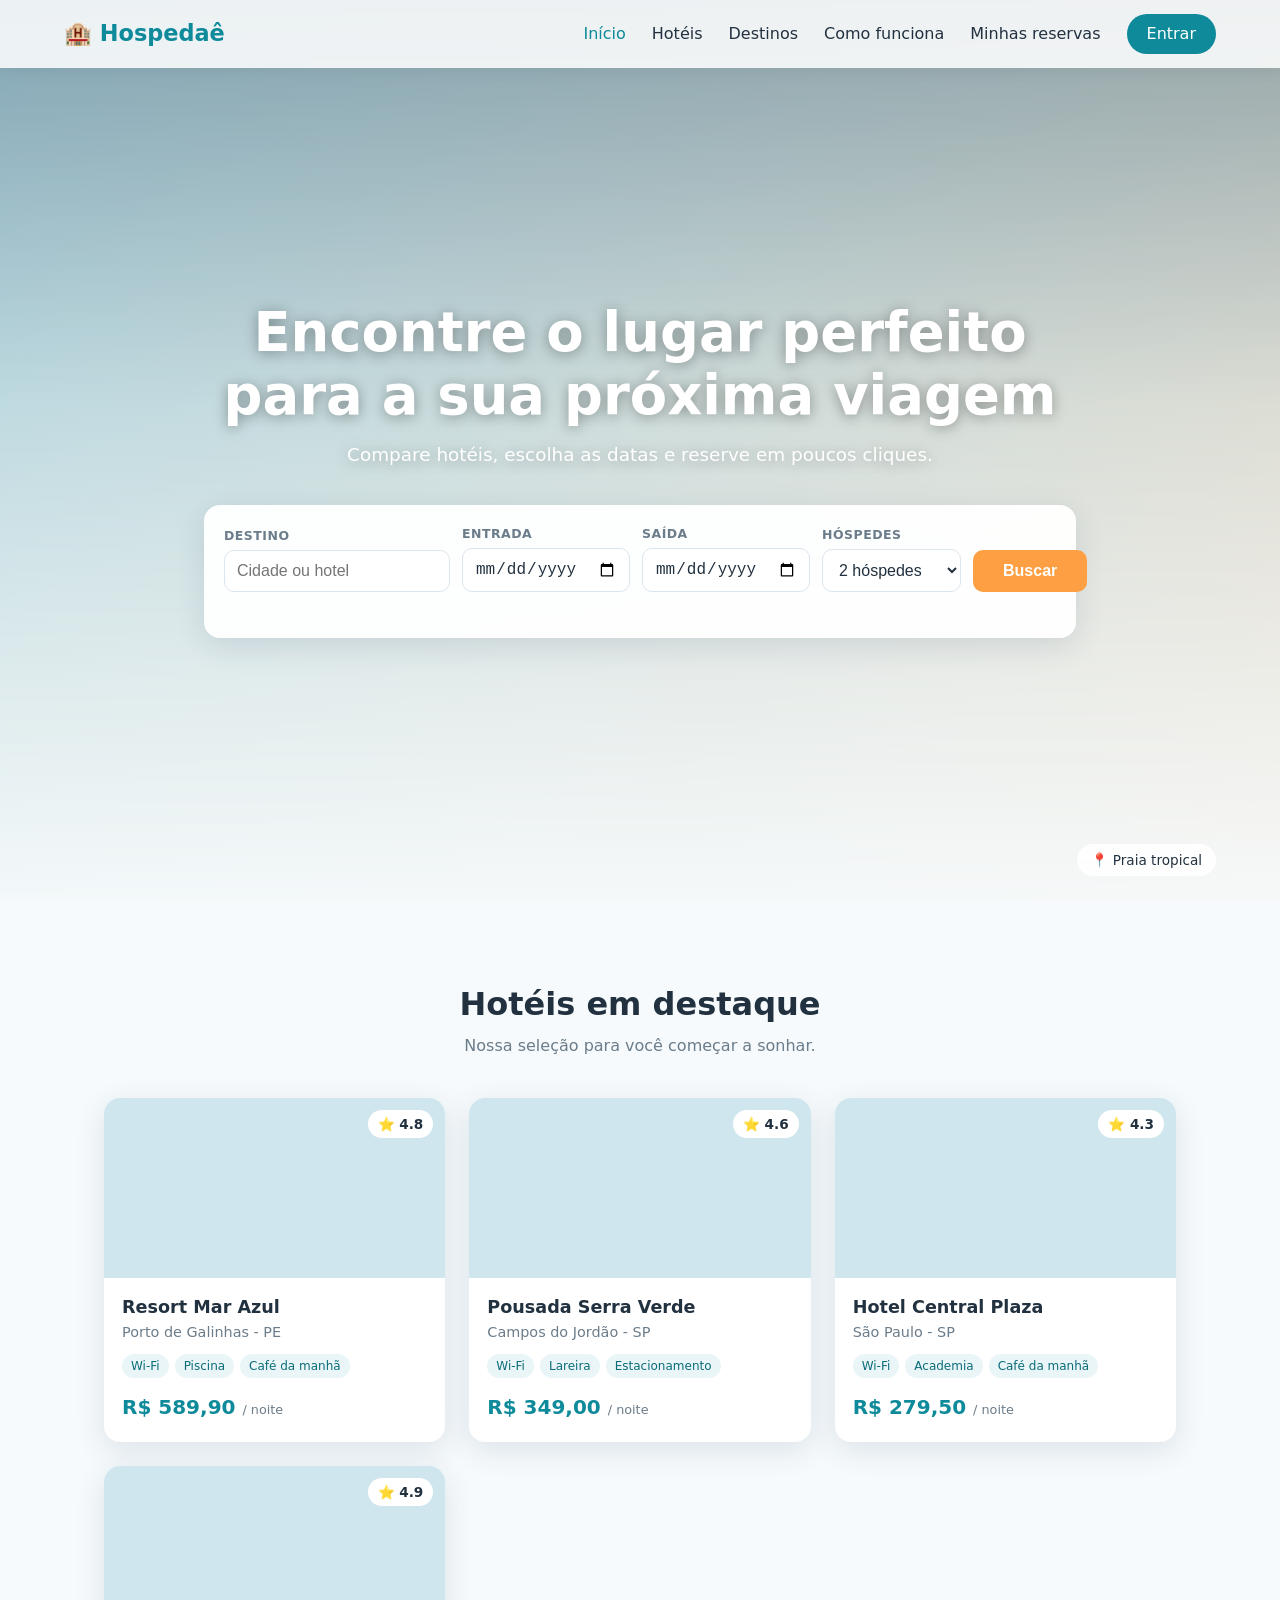
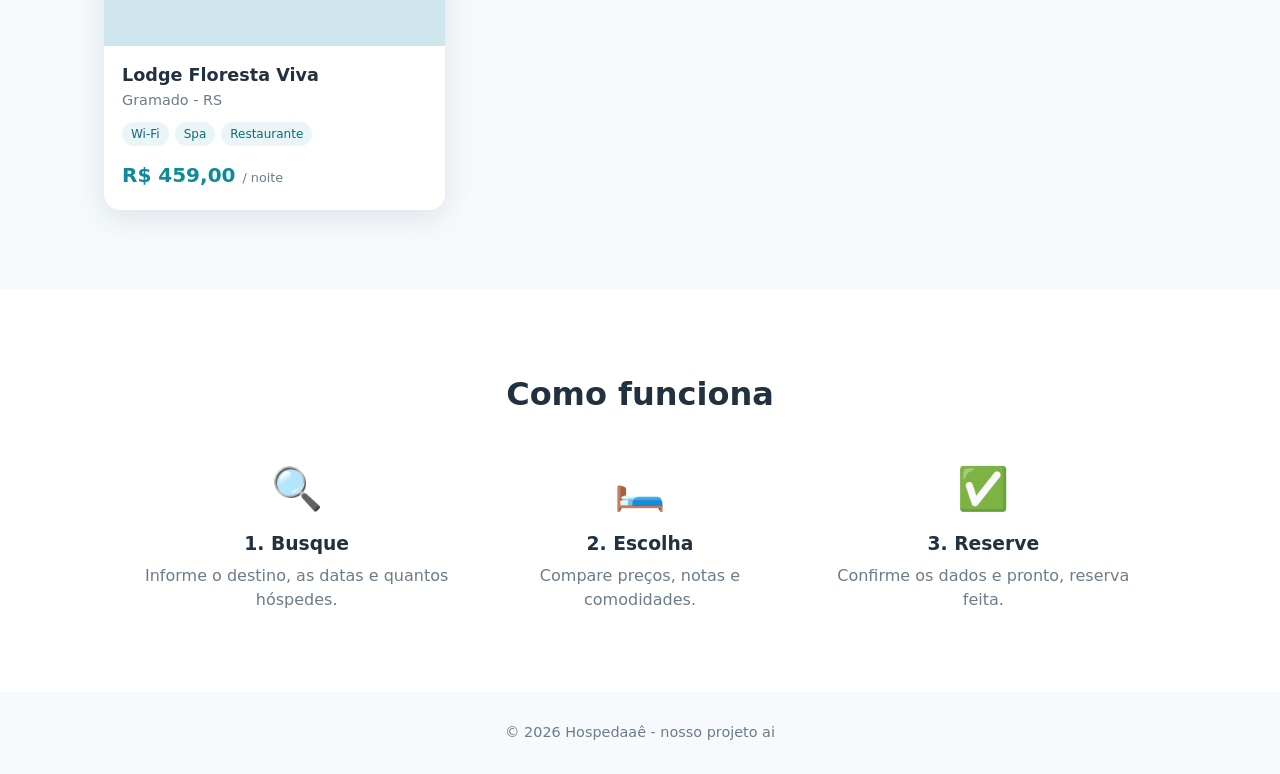
==== index.html @ 03645219 "projeto iniciado, primeiros codigos." ====
<!DOCTYPE html>
<html lang="pt-BR">
<head>
  <meta charset="UTF-8">
  <meta name="viewport" content="width=device-width, initial-scale=1">
  <title>Hospedaaê| Reserve seu hotel</title>
  <link rel="stylesheet" href="/css/style.css">

</head>
<body>

  <!-- ========== NAVBAR ========== -->
  <header class="navbar">
    <a href="index.html" class="logo">🏨 Hospedaê</a>
    <button class="menu-toggle" id="menuToggle" aria-label="Abrir menu">☰</button>
    <nav id="menu">
      <a href="index.html" class="ativo">Início</a>
      <a href="hoteis.html">Hotéis</a>
      <a href="#destinos">Destinos</a>
      <a href="#como-funciona">Como funciona</a>
      <a href="reservas.html">Minhas reservas</a>
      <a href="login.html" class="btn-entrar">Entrar</a>
    </nav>
  </header>

  <!-- ========== HERO COM PAISAGENS ========== -->
  <section class="hero">
    <div class="slideshow" id="slideshow"></div>
    <div class="hero-overlay"></div>

    <div class="hero-conteudo">
      <h1>Encontre o lugar perfeito<br>para a sua próxima viagem</h1>
      <p>Compare hotéis, escolha as datas e reserve em poucos cliques.</p>

      <form class="busca" id="formBusca" novalidate>
        <div class="campo">
          <label for="destino">Destino</label>
          <input type="text" id="destino" placeholder="Cidade ou hotel" required>
        </div>
        <div class="campo">
          <label for="checkin">Entrada</label>
          <input type="date" id="checkin" required>
        </div>
        <div class="campo">
          <label for="checkout">Saída</label>
          <input type="date" id="checkout" required>
        </div>
        <div class="campo">
          <label for="hospedes">Hóspedes</label>
          <select id="hospedes">
            <option value="1">1 hóspede</option>
            <option value="2" selected>2 hóspedes</option>
            <option value="3">3 hóspedes</option>
            <option value="4">4 hóspedes</option>
            <option value="5">5+ hóspedes</option>
          </select>
        </div>
        <button type="submit" class="btn-buscar">Buscar</button>
        <p class="erro-busca" id="erroBusca"></p>
      </form>
    </div>

    <div class="legenda-paisagem" id="legenda">📍 </div>
  </section>

  <!-- ========== DESTINOS / HOTÉIS EM DESTAQUE ========== -->
  <section class="secao" id="destinos">
    <h2>Hotéis em destaque</h2>
    <p class="subtitulo">Nossa seleção para você começar a sonhar.</p>
    <div class="grade-hoteis" id="listaHoteis">
      <p class="carregando">Carregando hotéis...</p>
    </div>
  </section>

  <!-- ========== COMO FUNCIONA ========== -->
  <section class="secao secao-clara" id="como-funciona">
    <h2>Como funciona</h2>
    <div class="passos">
      <div class="passo"><span>🔍</span><h3>1. Busque</h3><p>Informe o destino, as datas e quantos hóspedes.</p></div>
      <div class="passo"><span>🛏️</span><h3>2. Escolha</h3><p>Compare preços, notas e comodidades.</p></div>
      <div class="passo"><span>✅</span><h3>3. Reserve</h3><p>Confirme os dados e pronto, reserva feita.</p></div>
    </div>
  </section>

  <!-- ========== RODAPÉ ========== -->
  <footer>
    <p>© 2026 Hospedaaê - nosso projeto ai </p>
  </footer>

  <script src="https://code.jquery.com/jquery-3.7.1.min.js"></script>
  <script src="/js/main.js"></script>
</body>
</html>
---- css/style.css ----
/* ========== VARIÁVEIS ========== */
:root {
  --cor-primaria: #0e8a9a;
  --cor-primaria-escura: #0a6c79;
  --cor-destaque: #ff9f43;
  --cor-fundo: #f6fafc;
  --cor-texto: #22313f;
  --cor-texto-suave: #6b7c8a;
  --branco: #ffffff;
  --raio: 16px;
  --sombra: 0 8px 30px rgba(30, 60, 90, .12);
}

* { margin: 0; padding: 0; box-sizing: border-box; }

body {
  font-family: 'Segoe UI', system-ui, -apple-system, Roboto, sans-serif;
  background: var(--cor-fundo);
  color: var(--cor-texto);
  line-height: 1.5;
}

a { text-decoration: none; color: inherit; }

/* ========== NAVBAR ========== */
.navbar {
  position: fixed; top: 0; left: 0; right: 0; z-index: 100;
  display: flex; align-items: center; justify-content: space-between;
  padding: 14px 5%;
  background: rgba(255, 255, 255, .85);
  backdrop-filter: blur(10px);
  box-shadow: 0 2px 16px rgba(0, 0, 0, .06);
}
.logo { font-size: 1.4rem; font-weight: 700; color: var(--cor-primaria); }
.navbar nav { display: flex; align-items: center; gap: 26px; }
.navbar nav a { font-weight: 500; color: var(--cor-texto); transition: color .2s; }
.navbar nav a:hover, .navbar nav a.ativo { color: var(--cor-primaria); }
.btn-entrar {
  background: var(--cor-primaria); color: var(--branco) !important;
  padding: 8px 20px; border-radius: 999px;
}
.btn-entrar:hover { background: var(--cor-primaria-escura); }
.menu-toggle { display: none; background: none; border: 0; font-size: 1.6rem; cursor: pointer; color: var(--cor-texto); }

/* ========== HERO ========== */
.hero {
  position: relative;
  min-height: 100vh;
  display: flex; align-items: center; justify-content: center;
  overflow: hidden;
  background: linear-gradient(135deg, #bfe3ee, #f4e9d8); /* aparece se as imagens não carregarem */
}

.slideshow, .slide { position: absolute; inset: 0; }
.slide {
  background-size: cover;
  background-position: center;
  opacity: 0;
  transition: opacity 2.2s ease-in-out;
}
.slide.ativo { opacity: 1; z-index: 2; }
.slide.saindo { z-index: 1; opacity: 1; }
/* zoom lento, efeito "tela de TV" */
.slide.ativo, .slide.saindo { animation: zoomLento 16s linear forwards; }
@keyframes zoomLento { from { transform: scale(1); } to { transform: scale(1.12); } }

.hero-overlay {
  position: absolute; inset: 0; z-index: 3;
  background: linear-gradient(to bottom, rgba(10, 40, 60, .35) 0%, rgba(10, 40, 60, .05) 45%, rgba(246, 250, 252, .9) 100%);
}

.hero-conteudo {
  position: relative; z-index: 4;
  text-align: center; color: var(--branco);
  padding: 120px 5% 80px; width: 100%; max-width: 1000px;
  text-shadow: 0 2px 14px rgba(0, 0, 0, .35);
}
.hero-conteudo h1 { font-size: clamp(2rem, 5vw, 3.4rem); line-height: 1.15; margin-bottom: 14px; }
.hero-conteudo > p { font-size: 1.15rem; margin-bottom: 36px; }

/* ========== BARRA DE BUSCA ========== */
.busca {
  display: grid;
  grid-template-columns: 1.6fr 1fr 1fr 1fr auto;
  gap: 12px; align-items: end;
  background: rgba(255, 255, 255, .94);
  backdrop-filter: blur(8px);
  padding: 20px; border-radius: var(--raio);
  box-shadow: var(--sombra);
  text-align: left; text-shadow: none; color: var(--cor-texto);
}
.campo { display: flex; flex-direction: column; gap: 4px; }
.campo label { font-size: .78rem; font-weight: 600; color: var(--cor-texto-suave); text-transform: uppercase; letter-spacing: .04em; }
.campo input, .campo select {
  padding: 11px 12px; border: 1.5px solid #dbe5ec; border-radius: 10px;
  font-size: 1rem; background: var(--branco); color: var(--cor-texto);
  transition: border-color .2s, box-shadow .2s;
}
.campo input:focus, .campo select:focus {
  outline: none; border-color: var(--cor-primaria);
  box-shadow: 0 0 0 3px rgba(14, 138, 154, .15);
}
.btn-buscar {
  padding: 12px 30px; border: 0; border-radius: 10px;
  background: var(--cor-destaque); color: var(--branco);
  font-size: 1rem; font-weight: 700; cursor: pointer; transition: transform .15s, background .2s;
}
.btn-buscar:hover { background: #f58b1f; transform: translateY(-1px); }
.erro-busca { grid-column: 1 / -1; color: #d64545; font-size: .9rem; min-height: 1em; }

.legenda-paisagem {
  position: absolute; right: 5%; bottom: 24px; z-index: 4;
  background: rgba(255, 255, 255, .85); padding: 6px 14px;
  border-radius: 999px; font-size: .85rem; color: var(--cor-texto);
  transition: opacity .6s;
}

/* ========== SEÇÕES ========== */
.secao { padding: 80px 5%; max-width: 1200px; margin: 0 auto; }
.secao-clara { max-width: none; background: var(--branco); }
.secao h2 { font-size: 2rem; text-align: center; margin-bottom: 6px; }
.subtitulo { text-align: center; color: var(--cor-texto-suave); margin-bottom: 40px; }

/* ========== CARDS DE HOTEL ========== */
.grade-hoteis { display: grid; grid-template-columns: repeat(auto-fill, minmax(260px, 1fr)); gap: 24px; }
.card-hotel {
  background: var(--branco); border-radius: var(--raio); overflow: hidden;
  box-shadow: var(--sombra); transition: transform .25s, box-shadow .25s; display: block;
}
.card-hotel:hover { transform: translateY(-6px); box-shadow: 0 14px 40px rgba(30, 60, 90, .18); }
.card-img { height: 180px; background-size: cover; background-position: center; background-color: #cfe6ee; position: relative; }
.nota {
  position: absolute; top: 12px; right: 12px;
  background: var(--branco); padding: 4px 10px; border-radius: 999px;
  font-weight: 700; font-size: .85rem;
}
.card-corpo { padding: 16px 18px 20px; }
.card-corpo h3 { font-size: 1.1rem; margin-bottom: 2px; }
.cidade { color: var(--cor-texto-suave); font-size: .9rem; margin-bottom: 10px; }
.comodidades { display: flex; flex-wrap: wrap; gap: 6px; margin-bottom: 14px; }
.comodidades span { background: #eaf5f7; color: var(--cor-primaria-escura); font-size: .75rem; padding: 3px 9px; border-radius: 999px; }
.preco { font-size: 1.25rem; font-weight: 700; color: var(--cor-primaria); }
.preco small { font-weight: 400; color: var(--cor-texto-suave); font-size: .8rem; }
.carregando, .erro { grid-column: 1 / -1; text-align: center; color: var(--cor-texto-suave); }

/* ========== COMO FUNCIONA ========== */
.passos { display: grid; grid-template-columns: repeat(auto-fit, minmax(220px, 1fr)); gap: 30px; max-width: 1000px; margin: 40px auto 0; text-align: center; }
.passo span { font-size: 2.6rem; }
.passo h3 { margin: 10px 0 6px; }
.passo p { color: var(--cor-texto-suave); }

/* ========== RODAPÉ ========== */
footer { text-align: center; padding: 30px 5%; color: var(--cor-texto-suave); font-size: .9rem; }

/* ========== RESPONSIVO ========== */
@media (max-width: 900px) {
  .busca { grid-template-columns: 1fr 1fr; }
  .campo:first-child { grid-column: 1 / -1; }
  .btn-buscar { grid-column: 1 / -1; }
}
@media (max-width: 720px) {
  .menu-toggle { display: block; }
  .navbar nav {
    display: none; position: absolute; top: 100%; left: 0; right: 0;
    flex-direction: column; gap: 0; background: var(--branco);
    box-shadow: 0 10px 20px rgba(0, 0, 0, .08);
  }
  .navbar nav.aberto { display: flex; }
  .navbar nav a { padding: 14px 5%; width: 100%; }
  .btn-entrar { border-radius: 0; text-align: center; }
  .legenda-paisagem { display: none; }
}
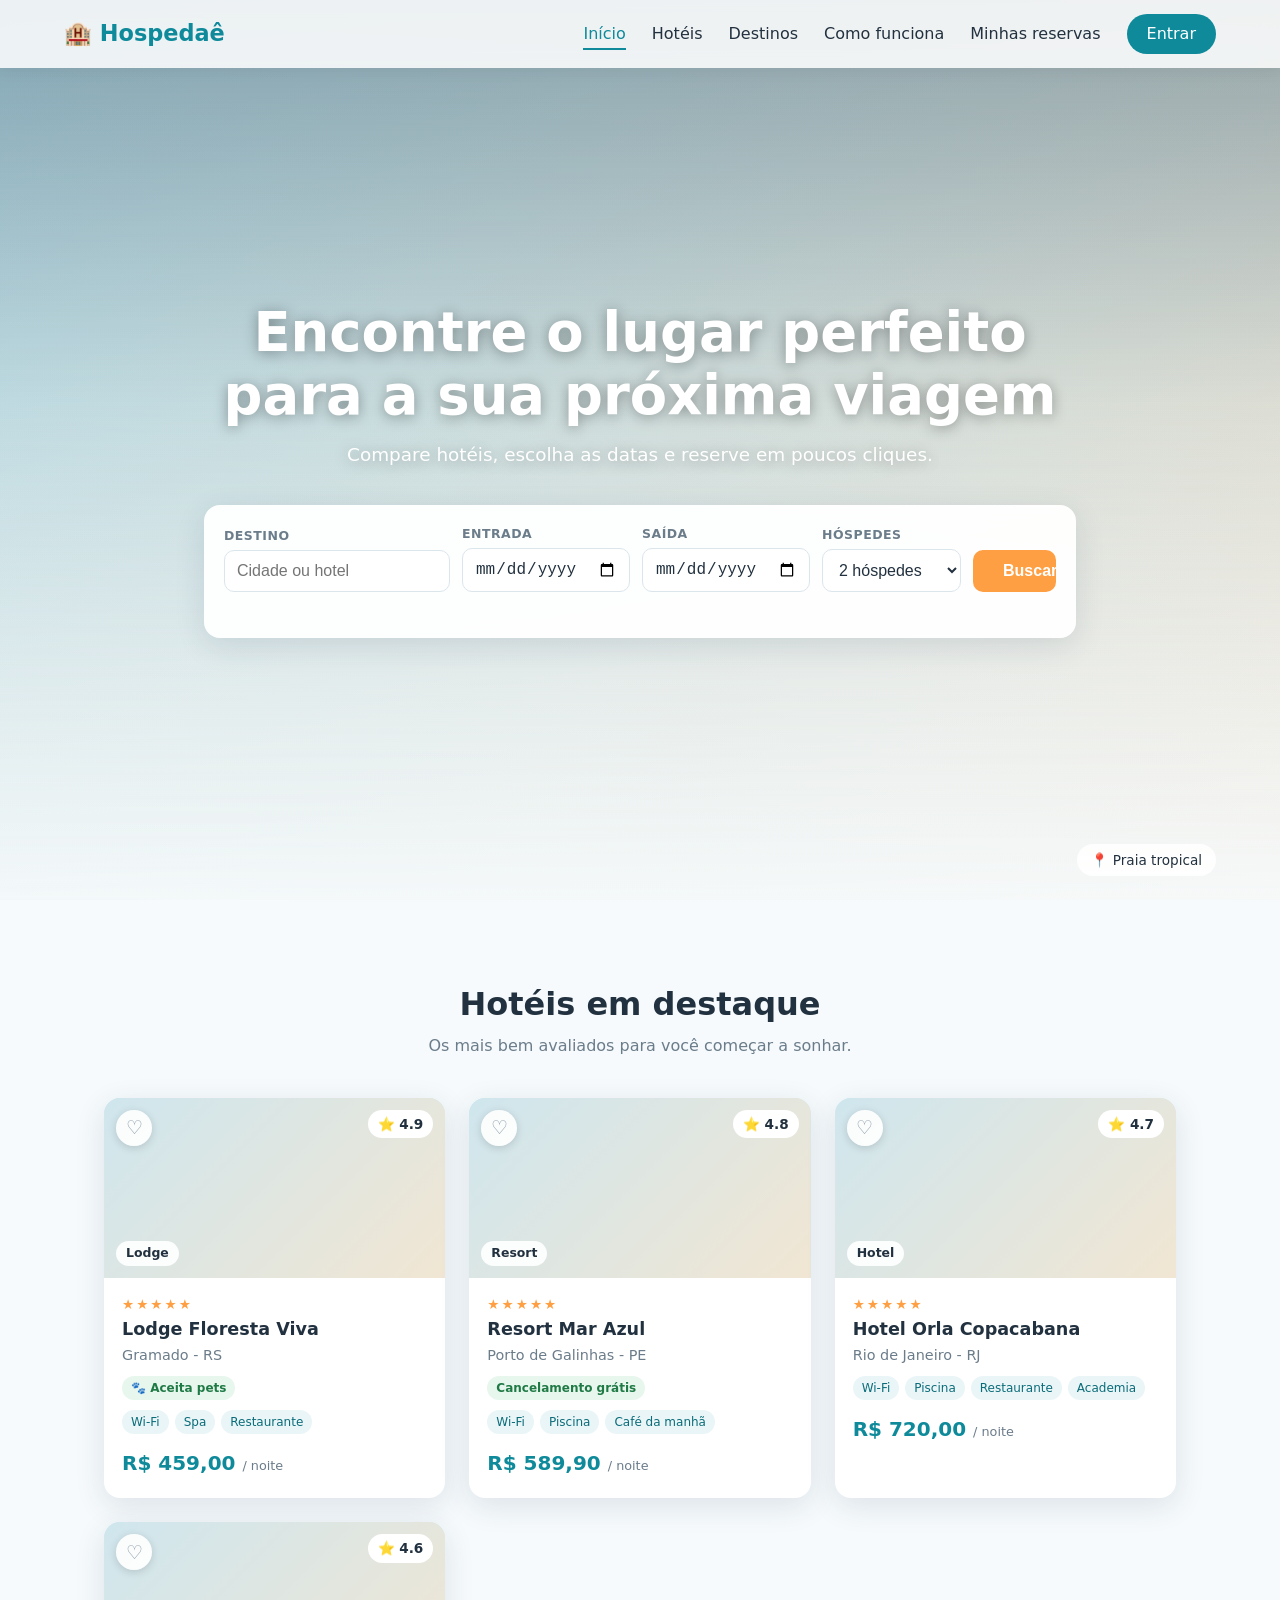
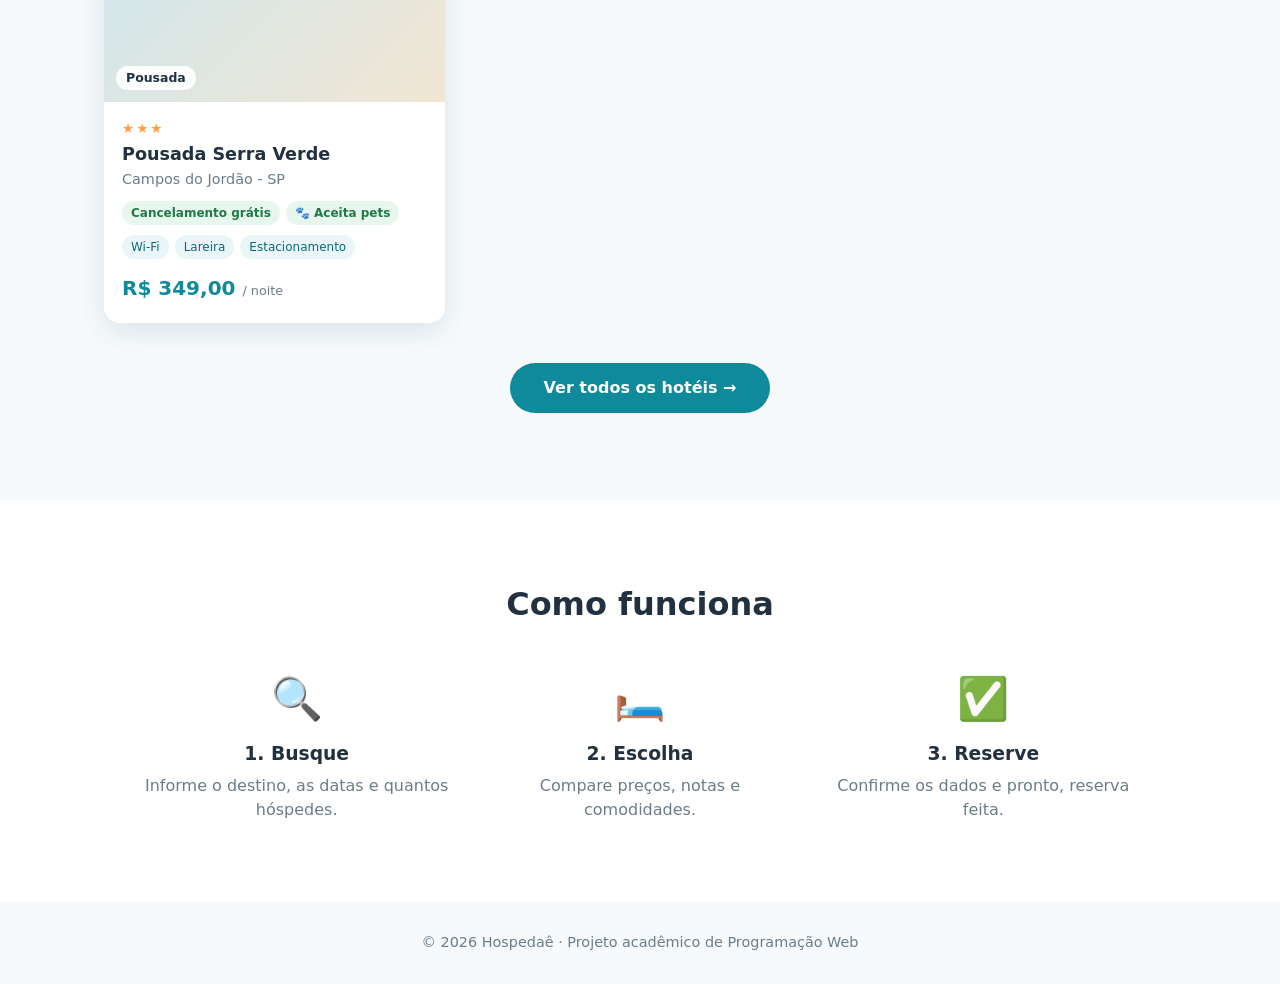
==== commit a340aabf: "adicionei animações e mais filtros, tambem arrumei umas coisas." ====
--- a/index.html
+++ b/index.html
@@ -3,9 +3,8 @@
 <head>
   <meta charset="UTF-8">
   <meta name="viewport" content="width=device-width, initial-scale=1">
-  <title>Hospedaaê| Reserve seu hotel</title>
-  <link rel="stylesheet" href="/css/style.css">
-
+  <title>Hospedaê | Reserve seu hotel</title>
+  <link rel="stylesheet" href="css/style.css">
 </head>
 <body>
 
@@ -63,31 +62,34 @@
     <div class="legenda-paisagem" id="legenda">📍 </div>
   </section>
 
-  <!-- ========== DESTINOS / HOTÉIS EM DESTAQUE ========== -->
+  <!-- ========== HOTÉIS EM DESTAQUE ========== -->
   <section class="secao" id="destinos">
-    <h2>Hotéis em destaque</h2>
-    <p class="subtitulo">Nossa seleção para você começar a sonhar.</p>
-    <div class="grade-hoteis" id="listaHoteis">
-      <p class="carregando">Carregando hotéis...</p>
+    <h2 class="reveal">Hotéis em destaque</h2>
+    <p class="subtitulo reveal" style="--i:1">Os mais bem avaliados para você começar a sonhar.</p>
+    <div class="grade-hoteis" id="listaHoteis"></div>
+    <div class="ver-todos reveal">
+      <a href="hoteis.html" class="btn-ver-todos">Ver todos os hotéis →</a>
     </div>
   </section>
 
   <!-- ========== COMO FUNCIONA ========== -->
   <section class="secao secao-clara" id="como-funciona">
-    <h2>Como funciona</h2>
+    <h2 class="reveal">Como funciona</h2>
     <div class="passos">
-      <div class="passo"><span>🔍</span><h3>1. Busque</h3><p>Informe o destino, as datas e quantos hóspedes.</p></div>
-      <div class="passo"><span>🛏️</span><h3>2. Escolha</h3><p>Compare preços, notas e comodidades.</p></div>
-      <div class="passo"><span>✅</span><h3>3. Reserve</h3><p>Confirme os dados e pronto, reserva feita.</p></div>
+      <div class="passo reveal" style="--i:0"><span>🔍</span><h3>1. Busque</h3><p>Informe o destino, as datas e quantos hóspedes.</p></div>
+      <div class="passo reveal" style="--i:1"><span>🛏️</span><h3>2. Escolha</h3><p>Compare preços, notas e comodidades.</p></div>
+      <div class="passo reveal" style="--i:2"><span>✅</span><h3>3. Reserve</h3><p>Confirme os dados e pronto, reserva feita.</p></div>
     </div>
   </section>
 
   <!-- ========== RODAPÉ ========== -->
   <footer>
-    <p>© 2026 Hospedaaê - nosso projeto ai </p>
+    <p>© 2026 Hospedaê · Projeto acadêmico de Programação Web</p>
   </footer>
 
   <script src="https://code.jquery.com/jquery-3.7.1.min.js"></script>
-  <script src="/js/main.js"></script>
+  <script src="js/cards.js"></script>
+  <script src="js/animacoes.js"></script>
+  <script src="js/main.js"></script>
 </body>
 </html>
--- a/css/style.css
+++ b/css/style.css
@@ -170,3 +170,323 @@
   .btn-entrar { border-radius: 0; text-align: center; }
   .legenda-paisagem { display: none; }
 }
+
+
+/* ==========================================================
+   PÁGINA DE HOTÉIS (hoteis.html)
+   ========================================================== */
+
+
+.pagina-interna { padding-top: 70px; } /* espaço da navbar fixa */
+
+.pagina-hoteis { max-width: 1200px; margin: 0 auto; padding: 30px 5% 60px; }
+
+/* ---------- Resumo da busca ---------- */
+.resumo-busca { margin-bottom: 26px; }
+.resumo-busca h1 { font-size: 1.8rem; margin-bottom: 10px; }
+.chips { display: flex; flex-wrap: wrap; gap: 8px; margin-bottom: 8px; }
+.chips span {
+  background: #eaf5f7; color: var(--cor-primaria-escura);
+  padding: 5px 13px; border-radius: 999px; font-size: .88rem; font-weight: 500;
+}
+.link-alterar { color: var(--cor-primaria); font-size: .92rem; font-weight: 500; }
+.link-alterar:hover { text-decoration: underline; }
+
+/* ---------- Layout 2 colunas ---------- */
+.layout { display: grid; grid-template-columns: 280px 1fr; gap: 28px; align-items: start; }
+
+/* ---------- Filtros ---------- */
+.filtros {
+  background: var(--branco); border-radius: var(--raio);
+  box-shadow: var(--sombra); padding: 22px;
+  position: sticky; top: 90px;
+}
+.filtros h2 { font-size: 1.2rem; margin-bottom: 18px; }
+.filtro { margin-bottom: 20px; }
+.filtro > label {
+  display: block; margin-bottom: 7px;
+  font-size: .8rem; font-weight: 600; text-transform: uppercase;
+  letter-spacing: .04em; color: var(--cor-texto-suave);
+}
+.filtro > label strong { color: var(--cor-primaria); text-transform: none; letter-spacing: 0; }
+.filtro input[type="text"], .filtro select, .ordenar select {
+  width: 100%; padding: 10px 12px; border: 1.5px solid #dbe5ec;
+  border-radius: 10px; font-size: .95rem; background: var(--branco); color: var(--cor-texto);
+}
+.filtro input[type="text"]:focus, .filtro select:focus, .ordenar select:focus {
+  outline: none; border-color: var(--cor-primaria);
+  box-shadow: 0 0 0 3px rgba(14, 138, 154, .15);
+}
+.filtro input[type="range"] { width: 100%; accent-color: var(--cor-primaria); }
+.lista-checks { display: flex; flex-direction: column; gap: 8px; }
+.lista-checks label {
+  display: flex; align-items: center; gap: 8px;
+  font-size: .95rem; cursor: pointer; text-transform: none; letter-spacing: 0;
+  font-weight: 400; color: var(--cor-texto); margin: 0;
+}
+.lista-checks input { accent-color: var(--cor-primaria); width: 16px; height: 16px; }
+.btn-limpar {
+  width: 100%; padding: 10px; border-radius: 10px; cursor: pointer;
+  border: 1.5px solid var(--cor-primaria); background: transparent;
+  color: var(--cor-primaria); font-weight: 600; transition: background .2s, color .2s;
+}
+.btn-limpar:hover { background: var(--cor-primaria); color: var(--branco); }
+
+/* ---------- Barra de resultados ---------- */
+.barra-resultados {
+  display: flex; justify-content: space-between; align-items: center;
+  flex-wrap: wrap; gap: 12px; margin-bottom: 20px;
+}
+#contador { font-weight: 600; }
+.ordenar { display: flex; align-items: center; gap: 10px; }
+.ordenar label { font-size: .88rem; color: var(--cor-texto-suave); white-space: nowrap; }
+
+/* ---------- Cards (complementos aos do style.css) ---------- */
+.resultados .grade-hoteis { grid-template-columns: repeat(auto-fill, minmax(240px, 1fr)); }
+.total-estadia { margin-top: 4px; font-size: .85rem; color: var(--cor-texto-suave); }
+.total-estadia strong { color: var(--cor-texto); }
+
+/* ---------- Nenhum resultado ---------- */
+.vazio { grid-column: 1 / -1; text-align: center; padding: 50px 20px; color: var(--cor-texto-suave); }
+.vazio span { font-size: 2.6rem; display: block; margin-bottom: 8px; }
+
+/* ---------- Responsivo ---------- */
+@media (max-width: 860px) {
+  .layout { grid-template-columns: 1fr; }
+  .filtros { position: static; }
+}
+
+
+/* ==========================================================
+   ANIMAÇÕES E FILTROS EXTRAS (v2)
+   ========================================================== */
+
+/* ---------- Keyframes ---------- */
+@keyframes subir     { from { opacity: 0; transform: translateY(28px); } to { opacity: 1; transform: none; } }
+@keyframes aparecer  { from { opacity: 0; } to { opacity: 1; } }
+@keyframes pop       { 0% { transform: scale(1); } 40% { transform: scale(1.45); } 100% { transform: scale(1); } }
+@keyframes pulsar    { 0% { transform: scale(1); } 50% { transform: scale(1.08); color: var(--cor-primaria); } 100% { transform: scale(1); } }
+@keyframes brilho    { to { transform: translateX(100%); } }
+@keyframes chipEntra { from { opacity: 0; transform: scale(.7); } to { opacity: 1; transform: none; } }
+@keyframes ondulacao { to { transform: scale(2.6); opacity: 0; } }
+@keyframes tremer {
+  10%, 90% { transform: translateX(-2px); }
+  20%, 80% { transform: translateX(4px); }
+  30%, 50%, 70% { transform: translateX(-6px); }
+  40%, 60% { transform: translateX(6px); }
+}
+
+/* ---------- Página aparece suavemente ---------- */
+body { animation: aparecer .6s ease; }
+
+/* ---------- Entrada do conteúdo do hero ---------- */
+.hero-conteudo h1   { animation: subir .9s .15s ease backwards; }
+.hero-conteudo > p  { animation: subir .9s .35s ease backwards; }
+.busca              { animation: subir .9s .55s ease backwards; }
+
+/* ---------- Navbar: encolhe ao rolar + sublinhado animado ---------- */
+.navbar { transition: padding .3s, box-shadow .3s, background .3s; }
+.navbar.rolou {
+  padding-top: 8px; padding-bottom: 8px;
+  background: rgba(255, 255, 255, .97);
+  box-shadow: 0 4px 24px rgba(0, 0, 0, .1);
+}
+.navbar nav a:not(.btn-entrar) { position: relative; }
+.navbar nav a:not(.btn-entrar)::after {
+  content: ''; position: absolute; left: 0; bottom: -4px;
+  width: 0; height: 2px; background: var(--cor-primaria);
+  transition: width .3s ease;
+}
+.navbar nav a:not(.btn-entrar):hover::after,
+.navbar nav a.ativo::after { width: 100%; }
+
+/* ---------- Aparecer ao rolar (.reveal) ---------- */
+.reveal {
+  opacity: 0; transform: translateY(30px);
+  transition: opacity .7s ease, transform .7s ease;
+  transition-delay: calc(var(--i, 0) * 90ms);
+}
+.reveal.visivel { opacity: 1; transform: none; }
+
+/* ---------- Cards de hotel (nova estrutura) ---------- */
+.card-hotel { position: relative; }
+.card-link  { display: block; color: inherit; }
+.card-img {
+  overflow: hidden;
+  background-image: linear-gradient(135deg, #cfe6ee, #f1e6d3); /* se a foto falhar */
+}
+.card-foto {
+  position: absolute; inset: 0;
+  background-size: cover; background-position: center;
+  transition: transform .7s ease;
+}
+.card-hotel:hover .card-foto { transform: scale(1.1); }
+.nota { z-index: 2; }
+
+.tipo-tag {
+  position: absolute; left: 12px; bottom: 12px; z-index: 2;
+  background: rgba(255, 255, 255, .92); color: var(--cor-texto);
+  padding: 3px 10px; border-radius: 999px; font-size: .78rem; font-weight: 600;
+}
+.estrelas { color: var(--cor-destaque); font-size: .85rem; letter-spacing: 2px; margin-bottom: 2px; }
+.selos { display: flex; flex-wrap: wrap; gap: 6px; margin-bottom: 10px; }
+.selo { background: #e8f7ee; color: #1f7a45; font-size: .75rem; font-weight: 600; padding: 3px 9px; border-radius: 999px; }
+
+/* entrada dos cards na página de hotéis (só os que acabaram de aparecer) */
+.card-hotel.entrada {
+  animation: subir .5s ease backwards;
+  animation-delay: calc(var(--i, 0) * 70ms);
+}
+
+/* ---------- Coração de favorito ---------- */
+.btn-fav {
+  position: absolute; top: 12px; left: 12px; z-index: 5;
+  width: 36px; height: 36px; border: 0; border-radius: 50%;
+  background: rgba(255, 255, 255, .92); color: #8a99a6;
+  font-size: 1.2rem; line-height: 1; cursor: pointer;
+  box-shadow: 0 2px 8px rgba(0, 0, 0, .15);
+  transition: transform .2s, color .2s;
+}
+.btn-fav:hover { transform: scale(1.12); color: #e64a6b; }
+.btn-fav.ativo { color: #e64a6b; }
+.btn-fav.pop   { animation: pop .4s ease; }
+
+/* ---------- Esqueleto (carregando) ---------- */
+.esqueleto {
+  position: relative; overflow: hidden; height: 360px;
+  border-radius: var(--raio); box-shadow: var(--sombra);
+  background: linear-gradient(#e3ecf1 180px, #ffffff 180px);
+}
+.esqueleto::after {
+  content: ''; position: absolute; inset: 0;
+  background: linear-gradient(90deg, transparent, rgba(255, 255, 255, .75), transparent);
+  transform: translateX(-100%);
+  animation: brilho 1.4s infinite;
+}
+
+/* ---------- Botões: onda ao clicar ---------- */
+.btn-buscar, .btn-entrar, .btn-limpar, .btn-ver-todos { position: relative; overflow: hidden; }
+.ripple {
+  position: absolute; border-radius: 50%; pointer-events: none;
+  background: rgba(255, 255, 255, .5);
+  transform: scale(0); animation: ondulacao .6s ease-out forwards;
+}
+.btn-limpar .ripple { background: rgba(14, 138, 154, .25); }
+
+.ver-todos { text-align: center; margin-top: 40px; }
+.btn-ver-todos {
+  display: inline-block; padding: 13px 34px; border-radius: 999px;
+  background: var(--cor-primaria); color: var(--branco); font-weight: 600;
+  transition: background .2s, transform .2s, box-shadow .2s;
+}
+.btn-ver-todos:hover { background: var(--cor-primaria-escura); transform: translateY(-2px); box-shadow: var(--sombra); }
+
+/* ---------- Formulário: campo inválido + tremida ---------- */
+.campo input.invalido { border-color: #d64545; box-shadow: 0 0 0 3px rgba(214, 69, 69, .15); }
+.busca.tremer { animation: tremer .45s; }
+
+/* ---------- Botão voltar ao topo ---------- */
+.btn-topo {
+  position: fixed; right: 22px; bottom: 22px; z-index: 90;
+  width: 46px; height: 46px; border: 0; border-radius: 50%;
+  background: var(--cor-primaria); color: var(--branco);
+  font-size: 1.3rem; cursor: pointer; box-shadow: var(--sombra);
+  opacity: 0; transform: translateY(20px); pointer-events: none;
+  transition: opacity .3s, transform .3s, background .2s;
+}
+.btn-topo.visivel { opacity: 1; transform: none; pointer-events: auto; }
+.btn-topo:hover { background: var(--cor-primaria-escura); }
+
+/* ==========================================================
+   FILTROS NOVOS (hoteis.html)
+   ========================================================== */
+
+/* painel rolável quando tem muita coisa */
+.filtros { max-height: calc(100vh - 110px); overflow-y: auto; }
+
+/* pills de estrelas */
+.pills { display: flex; flex-wrap: wrap; gap: 8px; }
+.pills label { position: relative; cursor: pointer; }
+.pills input { position: absolute; opacity: 0; pointer-events: none; }
+.pills span {
+  display: inline-block; padding: 7px 14px; border-radius: 999px;
+  border: 1.5px solid #dbe5ec; font-size: .88rem; font-weight: 500;
+  transition: background .2s, color .2s, border-color .2s, transform .15s;
+}
+.pills label:hover span { border-color: var(--cor-primaria); }
+.pills input:checked + span {
+  background: var(--cor-primaria); border-color: var(--cor-primaria);
+  color: var(--branco); transform: scale(1.05);
+}
+.pills input:focus-visible + span { outline: 2px solid var(--cor-destaque); outline-offset: 2px; }
+
+/* interruptores (liga/desliga) */
+.interruptores { display: flex; flex-direction: column; gap: 12px; }
+.interruptor { display: flex; align-items: center; gap: 12px; cursor: pointer; font-size: .95rem; }
+.interruptor input { position: absolute; opacity: 0; pointer-events: none; }
+.trilho {
+  position: relative; flex-shrink: 0; width: 42px; height: 24px;
+  border-radius: 999px; background: #cfdbe3; transition: background .25s;
+}
+.trilho::after {
+  content: ''; position: absolute; top: 3px; left: 3px;
+  width: 18px; height: 18px; border-radius: 50%; background: var(--branco);
+  box-shadow: 0 1px 4px rgba(0, 0, 0, .25); transition: transform .25s;
+}
+.interruptor input:checked + .trilho { background: var(--cor-primaria); }
+.interruptor input:checked + .trilho::after { transform: translateX(18px); }
+.interruptor input:focus-visible + .trilho { outline: 2px solid var(--cor-destaque); outline-offset: 2px; }
+
+/* chips dos filtros ativos */
+.filtros-ativos { display: flex; flex-wrap: wrap; gap: 8px; }
+.filtros-ativos:not(:empty) { margin-bottom: 16px; }
+.chip-ativo {
+  border: 0; background: #eaf5f7; color: var(--cor-primaria-escura);
+  padding: 6px 12px; border-radius: 999px; font-size: .85rem; font-weight: 500;
+  cursor: pointer; animation: chipEntra .25s ease;
+  transition: background .2s, color .2s;
+}
+.chip-ativo:hover { background: var(--cor-primaria); color: var(--branco); }
+.chip-ativo.limpar-tudo { background: transparent; color: var(--cor-texto-suave); text-decoration: underline; }
+.chip-ativo.limpar-tudo:hover { background: transparent; color: var(--cor-primaria); }
+
+/* contador pulsa quando muda */
+#contador { transform-origin: left center; }
+#contador.pulsar { animation: pulsar .4s ease; }
+
+/* botão de filtros do celular */
+.btn-filtros-mobile {
+  display: none; width: 100%; padding: 12px; margin-bottom: 14px;
+  border: 1.5px solid var(--cor-primaria); border-radius: 12px;
+  background: var(--branco); color: var(--cor-primaria);
+  font-size: 1rem; font-weight: 600; cursor: pointer;
+}
+.badge-filtros {
+  display: inline-block; margin-left: 6px; padding: 1px 8px; border-radius: 999px;
+  background: var(--cor-destaque); color: var(--branco); font-size: .8rem;
+}
+.badge-filtros:empty { display: none; }
+
+@media (max-width: 860px) {
+  .btn-filtros-mobile { display: block; }
+  /* painel desliza para abrir/fechar */
+  .filtros {
+    max-height: 0; padding-top: 0; padding-bottom: 0;
+    overflow: hidden; opacity: 0; box-shadow: none;
+    transition: max-height .45s ease, padding .45s ease, opacity .3s ease;
+  }
+  .filtros.aberto {
+    max-height: 1700px; padding: 22px; opacity: 1;
+    overflow-y: auto; box-shadow: var(--sombra);
+  }
+}
+
+/* ---------- Respeita quem pediu menos movimento no sistema ---------- */
+@media (prefers-reduced-motion: reduce) {
+  *, *::before, *::after {
+    animation-duration: .01ms !important;
+    animation-iteration-count: 1 !important;
+    transition-duration: .01ms !important;
+  }
+  .reveal { opacity: 1; transform: none; }
+}
